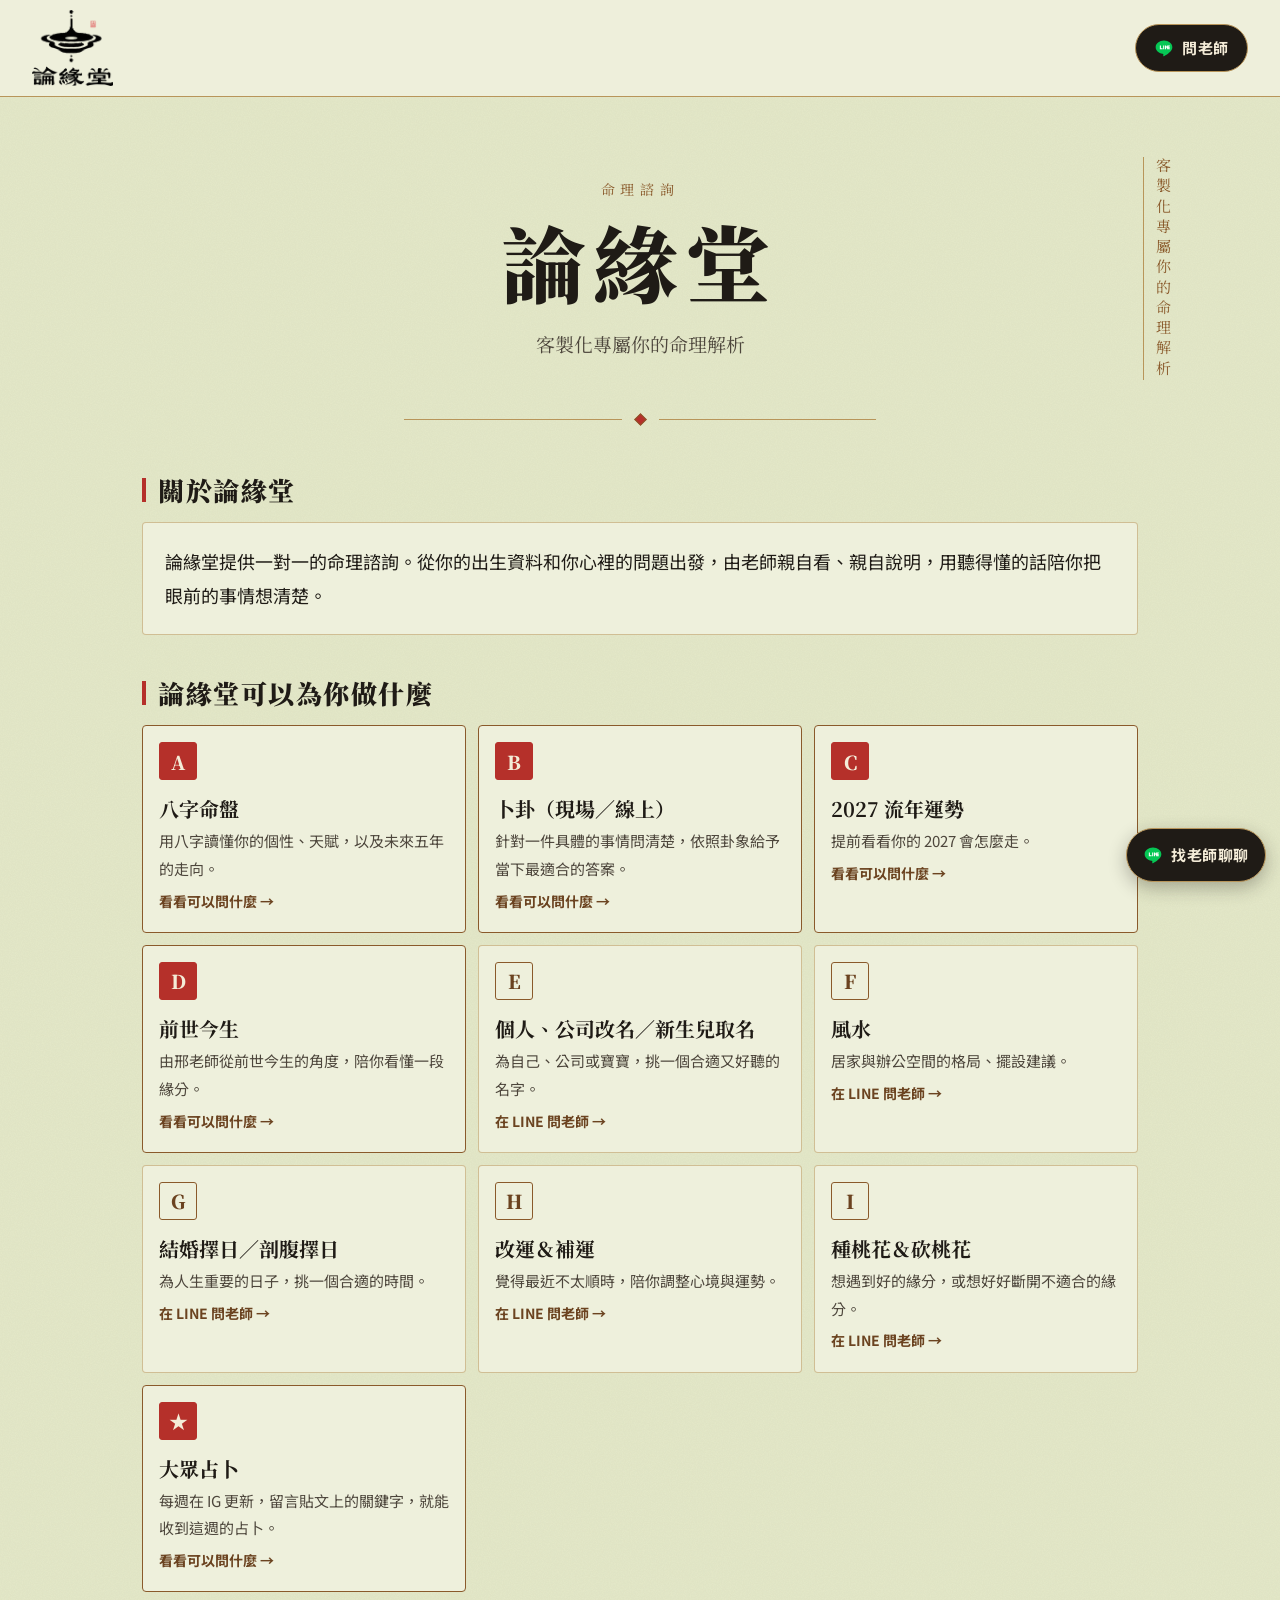
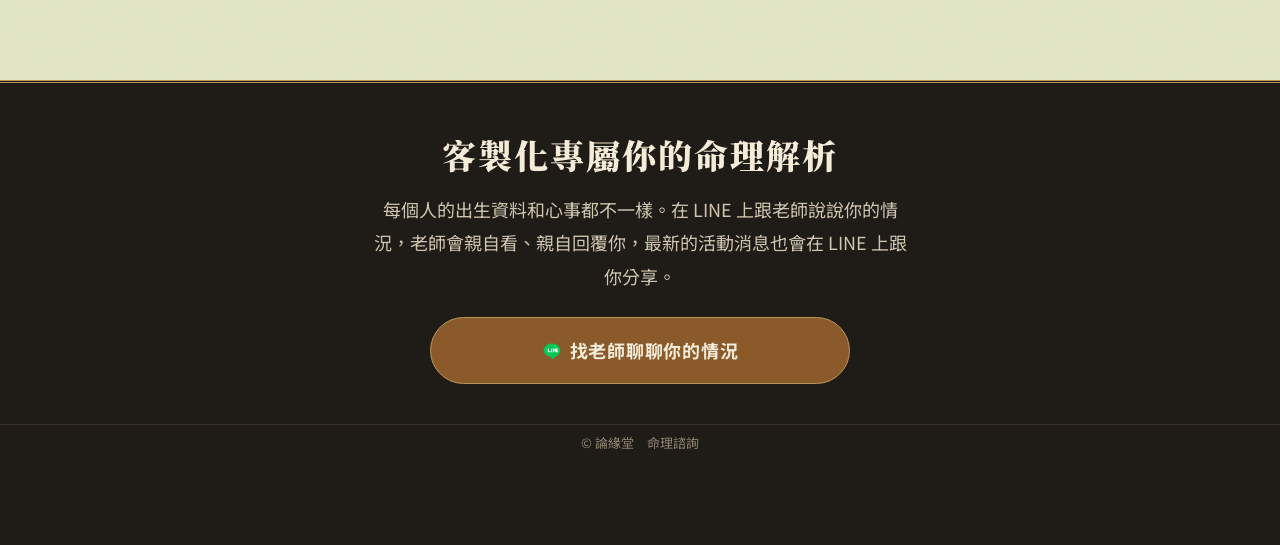
==== lunyuantang/index.html @ a88b9055 "Add 論緣堂 simple site under /lunyuantang/ (draft v2)" ====
<!doctype html>
<html lang="zh-Hant-TW">
<head>
<meta charset="utf-8">
<meta name="viewport" content="width=device-width,initial-scale=1">
<title>論緣堂｜客製化專屬你的命理解析</title>
<meta name="description" content="客製化專屬你的命理解析">
<link rel="preconnect" href="https://fonts.googleapis.com"><link rel="preconnect" href="https://fonts.gstatic.com" crossorigin>
<link href="https://fonts.googleapis.com/css2?family=Noto+Serif+TC:wght@700;900&family=Noto+Sans+TC:wght@400;700&display=swap" rel="stylesheet">
<link rel="stylesheet" href="style.css">
</head>
<body class="home">
<!-- ===== 頂部（固定）：logo + LINE 按鈕，通常不用改 ===== -->
<header class="site-header">
  <a class="brand" href="index.html" aria-label="論緣堂 首頁">
    <img class="logo-img" src="assets/logo.webp" alt="論緣堂" onerror="this.parentNode.classList.add('no-img');this.remove()">
    <span class="logo-text">論緣堂<span class="seal">緣</span></span>
  </a>
  <a class="btn-line " href="https://lin.ee/y6Pv4v8" target="_blank" rel="noopener"><svg viewBox="0 0 24 24" aria-hidden="true"><path fill="#fff" d="M12 3C6.5 3 2 6.6 2 11c0 3.9 3.5 7.2 8.3 7.9.3.1.8.2.9.5.1.3.1.7 0 1l-.1.9c0 .3-.2 1 .9.5s5.9-3.5 8-6c1.4-1.6 2-3.2 2-4.8C22 6.6 17.5 3 12 3z"/><path fill="#06c755" d="M7 9h1.3v3.4h2v1.1H7zm4 0h1.3v4.5H11zm2.2 0h1.2l1.8 2.6V9h1.3v4.5h-1.2l-1.8-2.6v2.6h-1.3zM19 10.1h-2v.6h2v1.1h-2v.6h2v1.1h-3.3V9H19z"/></svg><span>問老師</span></a>
</header>

<!-- ===== 主視覺（可改標語與介紹） ===== -->
<section class="hero">
  <p class="vtext" aria-hidden="true">客製化專屬你的命理解析</p>
  <p class="eyebrow">命理諮詢</p>
  <h1>論緣堂</h1>
  <p class="lead">客製化專屬你的命理解析</p>
  <figure class="hero-art"><img src="assets/hero.webp" alt="" onerror="this.parentNode.remove()"></figure>
</section>
<div class="divider" aria-hidden="true"><span></span></div>

<main>
  <section>
    <h2>關於論緣堂</h2>
    <div class="panel"><p style="margin:0">論緣堂提供一對一的命理諮詢。從你的出生資料和你心裡的問題出發，由老師親自看、親自說明，用聽得懂的話陪你把眼前的事情想清楚。</p></div>
  </section>

  <!-- ===== 服務項目：新增一項就複製一個 <a class="svc"> ===== -->
  <section>
    <h2>論緣堂可以為你做什麼</h2>
    <div class="grid">
    <a class="svc main" href="mingpan.html"><span class="letter">A</span><div><h3>八字命盤</h3><p>用八字讀懂你的個性、天賦，以及未來五年的走向。</p><span class="more">看看可以問什麼 →</span></div></a>
    <a class="svc main" href="bugua.html"><span class="letter">B</span><div><h3>卜卦（現場／線上）</h3><p>針對一件具體的事情問清楚，依照卦象給予當下最適合的答案。</p><span class="more">看看可以問什麼 →</span></div></a>
    <a class="svc main" href="liunian.html"><span class="letter">C</span><div><h3>2027 流年運勢</h3><p>提前看看你的 2027 會怎麼走。</p><span class="more">看看可以問什麼 →</span></div></a>
    <a class="svc main" href="qianshi.html"><span class="letter">D</span><div><h3>前世今生</h3><p>由邢老師從前世今生的角度，陪你看懂一段緣分。</p><span class="more">看看可以問什麼 →</span></div></a>
    <a class="svc other" href="https://lin.ee/y6Pv4v8" target="_blank" rel="noopener"><span class="letter">E</span><div><h3>個人、公司改名／新生兒取名</h3><p>為自己、公司或寶寶，挑一個合適又好聽的名字。</p><span class="more">在 LINE 問老師 →</span></div></a>
    <a class="svc other" href="https://lin.ee/y6Pv4v8" target="_blank" rel="noopener"><span class="letter">F</span><div><h3>風水</h3><p>居家與辦公空間的格局、擺設建議。</p><span class="more">在 LINE 問老師 →</span></div></a>
    <a class="svc other" href="https://lin.ee/y6Pv4v8" target="_blank" rel="noopener"><span class="letter">G</span><div><h3>結婚擇日／剖腹擇日</h3><p>為人生重要的日子，挑一個合適的時間。</p><span class="more">在 LINE 問老師 →</span></div></a>
    <a class="svc other" href="https://lin.ee/y6Pv4v8" target="_blank" rel="noopener"><span class="letter">H</span><div><h3>改運＆補運</h3><p>覺得最近不太順時，陪你調整心境與運勢。</p><span class="more">在 LINE 問老師 →</span></div></a>
    <a class="svc other" href="https://lin.ee/y6Pv4v8" target="_blank" rel="noopener"><span class="letter">I</span><div><h3>種桃花＆砍桃花</h3><p>想遇到好的緣分，或想好好斷開不適合的緣分。</p><span class="more">在 LINE 問老師 →</span></div></a>
    <a class="svc main" href="dazhong.html"><span class="letter">★</span><div><h3>大眾占卜</h3><p>每週在 IG 更新，留言貼文上的關鍵字，就能收到這週的占卜。</p><span class="more">看看可以問什麼 →</span></div></a>
    </div>
  </section>
</main>

<!-- ===== 頁尾 LINE 區（每頁都一樣，請勿刪除） ===== -->
<section class="line-cta" id="line">
  <h2>客製化專屬你的命理解析</h2>
  <p>每個人的出生資料和心事都不一樣。在 LINE 上跟老師說說你的情況，老師會親自看、親自回覆你，最新的活動消息也會在 LINE 上跟你分享。</p>
  <a class="btn-line big" href="https://lin.ee/y6Pv4v8" target="_blank" rel="noopener"><svg viewBox="0 0 24 24" aria-hidden="true"><path fill="#fff" d="M12 3C6.5 3 2 6.6 2 11c0 3.9 3.5 7.2 8.3 7.9.3.1.8.2.9.5.1.3.1.7 0 1l-.1.9c0 .3-.2 1 .9.5s5.9-3.5 8-6c1.4-1.6 2-3.2 2-4.8C22 6.6 17.5 3 12 3z"/><path fill="#06c755" d="M7 9h1.3v3.4h2v1.1H7zm4 0h1.3v4.5H11zm2.2 0h1.2l1.8 2.6V9h1.3v4.5h-1.2l-1.8-2.6v2.6h-1.3zM19 10.1h-2v.6h2v1.1h-2v.6h2v1.1h-3.3V9H19z"/></svg><span>找老師聊聊你的情況</span></a>
</section>
<footer class="site-footer">© 論緣堂　命理諮詢</footer>

<!-- 浮動 LINE 按鈕（跟著畫面捲動） -->
<a class="btn-line float-line" href="https://lin.ee/y6Pv4v8" target="_blank" rel="noopener"><svg viewBox="0 0 24 24" aria-hidden="true"><path fill="#fff" d="M12 3C6.5 3 2 6.6 2 11c0 3.9 3.5 7.2 8.3 7.9.3.1.8.2.9.5.1.3.1.7 0 1l-.1.9c0 .3-.2 1 .9.5s5.9-3.5 8-6c1.4-1.6 2-3.2 2-4.8C22 6.6 17.5 3 12 3z"/><path fill="#06c755" d="M7 9h1.3v3.4h2v1.1H7zm4 0h1.3v4.5H11zm2.2 0h1.2l1.8 2.6V9h1.3v4.5h-1.2l-1.8-2.6v2.6h-1.3zM19 10.1h-2v.6h2v1.1h-2v.6h2v1.1h-3.3V9H19z"/></svg><span>找老師聊聊</span></a>
</body>
</html>
---- lunyuantang/style.css ----
/* 論緣堂 簡易網站 共用樣式（抹茶紙色＋墨黑＋金棕＋朱印）
   顏色都集中在 :root，改顏色只要改這裡 */
:root{
  --paper:#e4e8c9;      /* 淡抹茶紙色 */
  --paper-2:#eef0dc;    /* 較亮的紙色（內容框） */
  --ink:#1f1b16;        /* 墨黑 */
  --ink-soft:#4d463c;
  --ochre:#8a5a2b;      /* 屋簷金棕 */
  --ochre-deep:#6b4320;
  --gold:#b8955a;       /* 金色線條 */
  --pine:#5f6b3a;       /* 松綠 */
  --seal:#b5302a;       /* 朱印紅 */
  --line:#06c755;       /* LINE 綠（只用在小圖示） */
  --radius:4px;
  --serif:"Noto Serif TC","Noto Serif CJK TC","Songti TC",serif;
  --sans:"Noto Sans TC","Noto Sans CJK TC","PingFang TC","Microsoft JhengHei",sans-serif;
}
*{box-sizing:border-box}
html{scroll-behavior:smooth}
html{background:var(--ink)}
body{margin:0;font-family:var(--sans);color:var(--ink);line-height:1.85;font-size:17px;-webkit-text-size-adjust:100%;
  background-color:var(--paper);
  background-image:url("data:image/svg+xml,%3Csvg xmlns='http://www.w3.org/2000/svg' width='240' height='240'%3E%3Cfilter id='n'%3E%3CfeTurbulence type='fractalNoise' baseFrequency='.85' numOctaves='3' stitchTiles='stitch'/%3E%3CfeColorMatrix values='0 0 0 0 .35 0 0 0 0 .38 0 0 0 0 .2 0 0 0 .09 0'/%3E%3C/filter%3E%3Crect width='100%25' height='100%25' filter='url(%23n)'/%3E%3C/svg%3E");}
img{max-width:100%;display:block}
a{color:inherit}

/* ---------- 頂部（固定） ---------- */
.site-header{position:sticky;top:0;z-index:50;background:rgba(238,240,220,.94);backdrop-filter:blur(6px);
  border-bottom:1px solid var(--gold);display:flex;align-items:center;justify-content:space-between;gap:12px;padding:8px 18px}
.brand{display:flex;align-items:center;text-decoration:none;min-height:44px}
.brand .logo-img{height:62px;width:auto;mix-blend-mode:multiply}
.brand .logo-text{display:none;font-family:var(--serif);font-weight:900;font-size:28px;letter-spacing:.14em;align-items:center;gap:8px}
.brand.no-img .logo-text{display:flex}
.seal{display:inline-grid;place-items:center;width:24px;height:24px;background:var(--seal);color:#f4ecd8;font-size:13px;border-radius:3px;letter-spacing:0;line-height:1}

/* ---------- LINE 按鈕 ---------- */
.btn-line{display:inline-flex;align-items:center;justify-content:center;gap:8px;background:var(--ink);color:#f4ecd8;
  text-decoration:none;font-weight:700;border-radius:999px;padding:9px 18px;font-size:15px;white-space:nowrap;
  border:1px solid var(--gold);letter-spacing:.04em}
.btn-line svg{width:20px;height:20px;flex:none}
.btn-line svg path:first-child{fill:var(--line)}
.btn-line svg path:last-child{fill:#fff}
.btn-line.big{font-size:18px;padding:16px 28px;width:100%;max-width:420px;background:var(--ochre-deep)}
.float-line{position:fixed;right:14px;bottom:18px;z-index:60;padding:12px 16px;box-shadow:0 6px 18px rgba(31,27,22,.3)}

/* ---------- 主視覺 ---------- */
.hero{position:relative;text-align:center;padding:56px 44px 36px;margin:0}
.hero .eyebrow{font-family:var(--serif);letter-spacing:.4em;font-size:14px;color:var(--ochre);margin:0 0 8px}
.hero h1{font-family:var(--serif);font-weight:900;font-size:clamp(46px,13vw,84px);line-height:1.2;margin:0 0 14px;letter-spacing:.1em}
.hero .lead{font-family:var(--serif);font-size:19px;max-width:30em;margin:0 auto;color:var(--ink-soft)}
.hero .vtext{position:absolute;right:16px;top:36px;writing-mode:vertical-rl;font-family:var(--serif);font-size:13px;
  letter-spacing:.35em;color:var(--ochre);margin:0;border-left:1px solid var(--gold);padding-left:6px}
.hero-art{margin:28px auto 0;max-width:620px}
.hero-art img{border-radius:2px;box-shadow:0 0 0 1px var(--gold),0 0 0 6px var(--paper-2),0 0 0 7px var(--gold)}
.topic-hero{padding-top:44px}
.topic-hero h1{font-size:clamp(34px,10vw,76px);letter-spacing:.06em}
.topic-hero .tag{display:inline-block;color:var(--seal);font-family:var(--serif);font-weight:900;border:1px solid var(--seal);
  border-radius:3px;padding:0 10px;font-size:15px;margin-bottom:12px;letter-spacing:.1em}

/* ---------- 分隔線（金線＋菱形） ---------- */
.divider{display:flex;align-items:center;gap:14px;max-width:520px;margin:6px auto 0;padding:0 24px}
.divider::before,.divider::after{content:"";flex:1;height:1px;background:var(--gold)}
.divider span{width:9px;height:9px;transform:rotate(45deg);border:1px solid var(--ochre);background:var(--seal)}

/* ---------- 內容區 ---------- */
main{max-width:720px;margin:0 auto;padding:8px 22px 48px}
section{margin:40px 0}
h2{font-family:var(--serif);font-weight:900;font-size:26px;line-height:1.4;margin:0 0 14px;color:var(--ink);
  display:flex;align-items:center;gap:12px;letter-spacing:.06em}
h2::before{content:"";width:4px;height:24px;background:var(--seal);flex:none}
.panel{background:var(--paper-2);border-radius:var(--radius);padding:22px 22px;border:1px solid rgba(184,149,90,.55)}
.ask-list{list-style:none;margin:0;padding:6px 22px}
.ask-list li{padding:13px 0 13px 26px;position:relative;border-bottom:1px solid rgba(184,149,90,.4)}
.ask-list li:last-child{border-bottom:0}
.ask-list li::before{content:"";position:absolute;left:2px;top:24px;width:8px;height:8px;transform:rotate(45deg);background:var(--ochre)}
.get{border-left:4px solid var(--gold)}
.get p{margin:0}
.back{display:inline-block;margin-top:18px;font-size:15px;color:var(--ochre-deep);text-decoration:none;font-weight:700}

/* ---------- 首頁服務格 ---------- */
.grid{display:grid;grid-template-columns:1fr;gap:12px}
.svc{display:flex;gap:14px;align-items:flex-start;background:var(--paper-2);border:1px solid rgba(184,149,90,.55);
  border-radius:var(--radius);padding:16px;text-decoration:none;transition:transform .15s}
.svc:hover{transform:translateY(-2px)}
.svc .letter{flex:none;width:38px;height:38px;border-radius:3px;display:grid;place-items:center;font-family:var(--serif);
  font-weight:900;font-size:19px;border:1px solid var(--ochre);color:var(--ochre-deep)}
.svc.main{border-color:var(--ochre)}
.svc.main .letter{background:var(--seal);border-color:var(--seal);color:#f4ecd8}
.svc h3{margin:0;font-family:var(--serif);font-size:20px;line-height:1.45}
.svc p{margin:4px 0 0;font-size:15px;color:var(--ink-soft)}
.svc .more{display:inline-block;margin-top:6px;font-size:14px;font-weight:700;color:var(--ochre-deep)}

/* ---------- 頁尾 LINE 區（每頁都有） ---------- */
.line-cta{background:var(--ink);color:#f4ecd8;text-align:center;padding:48px 22px 40px;margin:0;border-top:3px double var(--gold)}
.line-cta h2{color:#f4ecd8;justify-content:center;font-size:clamp(24px,7vw,34px)}
.line-cta h2::before{display:none}
.line-cta p{max-width:30em;margin:0 auto 24px;color:#cfc6b2}
.line-cta .btn-line.big{background:var(--ochre)}
.site-footer{background:var(--ink);color:#8f8573;text-align:center;font-size:13px;padding:6px 16px 90px;border-top:1px solid #3a332a}

/* ---------- 桌機 ---------- */
@media (min-width:760px){
  body{font-size:18px}
  .hero{padding:80px 24px 48px}
  .hero .vtext{right:8%;top:60px;font-size:15px}
  .grid{grid-template-columns:1fr 1fr}
  .home main{max-width:1040px}
  .home .grid{grid-template-columns:repeat(3,1fr)}
  .svc{flex-direction:column}
  .site-header{padding:10px 32px}
  .brand .logo-img{height:76px}
}
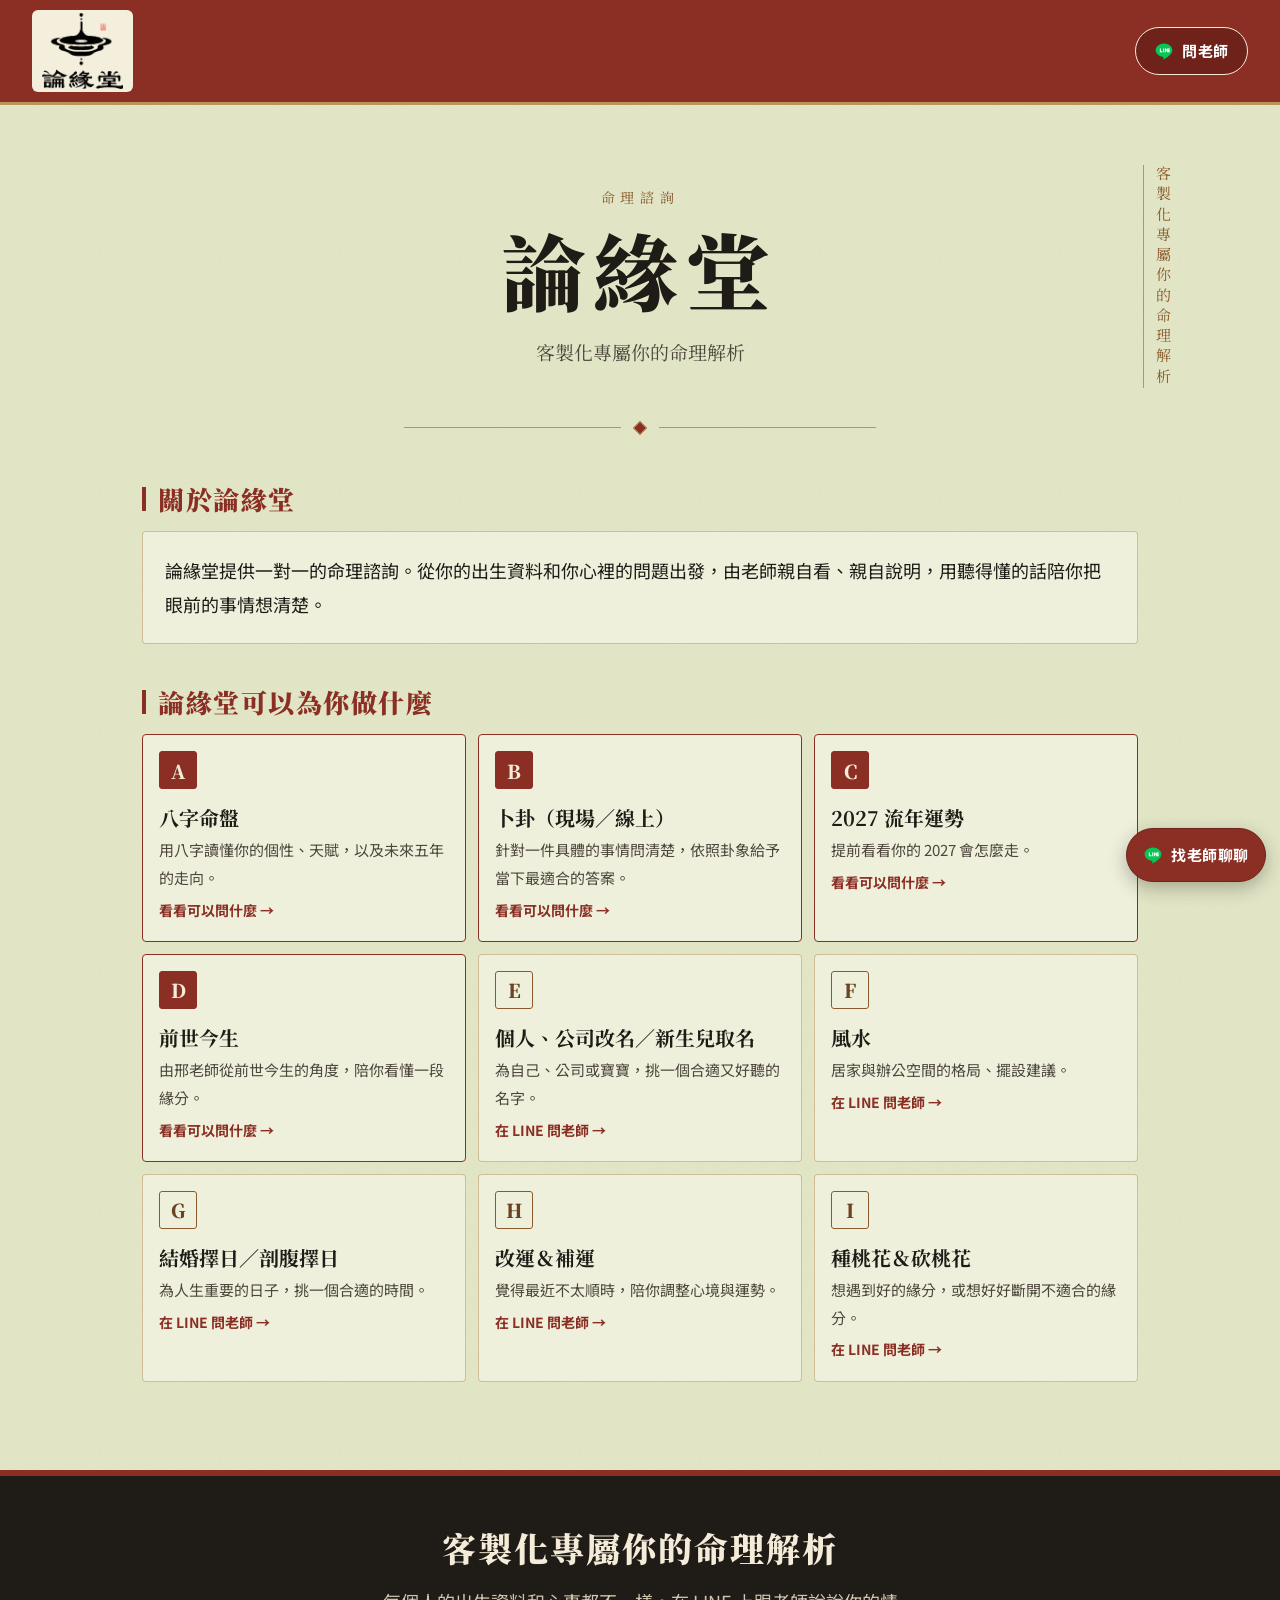
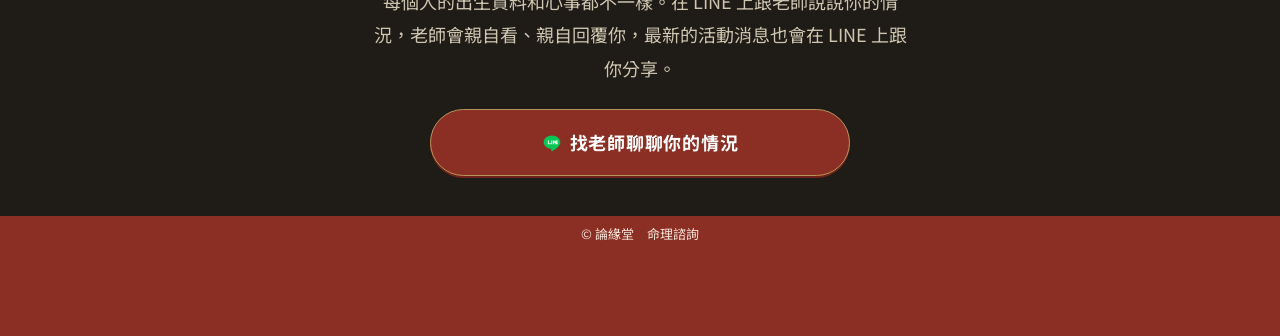
==== commit 0b9fb3b9: "lunyuantang: remove 大眾占卜 page and card" ====
--- a/lunyuantang/index.html
+++ b/lunyuantang/index.html
@@ -48,7 +48,6 @@
     <a class="svc other" href="https://lin.ee/y6Pv4v8" target="_blank" rel="noopener"><span class="letter">G</span><div><h3>結婚擇日／剖腹擇日</h3><p>為人生重要的日子，挑一個合適的時間。</p><span class="more">在 LINE 問老師 →</span></div></a>
     <a class="svc other" href="https://lin.ee/y6Pv4v8" target="_blank" rel="noopener"><span class="letter">H</span><div><h3>改運＆補運</h3><p>覺得最近不太順時，陪你調整心境與運勢。</p><span class="more">在 LINE 問老師 →</span></div></a>
     <a class="svc other" href="https://lin.ee/y6Pv4v8" target="_blank" rel="noopener"><span class="letter">I</span><div><h3>種桃花＆砍桃花</h3><p>想遇到好的緣分，或想好好斷開不適合的緣分。</p><span class="more">在 LINE 問老師 →</span></div></a>
-    <a class="svc main" href="dazhong.html"><span class="letter">★</span><div><h3>大眾占卜</h3><p>每週在 IG 更新，留言貼文上的關鍵字，就能收到這週的占卜。</p><span class="more">看看可以問什麼 →</span></div></a>
     </div>
   </section>
 </main>
--- a/lunyuantang/style.css
+++ b/lunyuantang/style.css
@@ -9,7 +9,9 @@
   --ochre-deep:#6b4320;
   --gold:#b8955a;       /* 金色線條 */
   --pine:#5f6b3a;       /* 松綠 */
-  --seal:#b5302a;       /* 朱印紅 */
+  --seal:#b5302a;       /* 朱印紅（logo 印章） */
+  --brick:#8b2e24;      /* 深磚紅：論緣堂品牌色 */
+  --brick-deep:#6e2219;
   --line:#06c755;       /* LINE 綠（只用在小圖示） */
   --radius:4px;
   --serif:"Noto Serif TC","Noto Serif CJK TC","Songti TC",serif;
@@ -26,7 +28,7 @@
 
 /* ---------- 頂部（固定） ---------- */
 .site-header{position:sticky;top:0;z-index:50;background:rgba(238,240,220,.94);backdrop-filter:blur(6px);
-  border-bottom:1px solid var(--gold);display:flex;align-items:center;justify-content:space-between;gap:12px;padding:8px 18px}
+  border-bottom:2px solid var(--brick);display:flex;align-items:center;justify-content:space-between;gap:12px;padding:8px 18px}
 .brand{display:flex;align-items:center;text-decoration:none;min-height:44px}
 .brand .logo-img{height:62px;width:auto;mix-blend-mode:multiply}
 .brand .logo-text{display:none;font-family:var(--serif);font-weight:900;font-size:28px;letter-spacing:.14em;align-items:center;gap:8px}
@@ -34,13 +36,13 @@
 .seal{display:inline-grid;place-items:center;width:24px;height:24px;background:var(--seal);color:#f4ecd8;font-size:13px;border-radius:3px;letter-spacing:0;line-height:1}
 
 /* ---------- LINE 按鈕 ---------- */
-.btn-line{display:inline-flex;align-items:center;justify-content:center;gap:8px;background:var(--ink);color:#f4ecd8;
+.btn-line{display:inline-flex;align-items:center;justify-content:center;gap:8px;background:var(--brick);color:#fff;
   text-decoration:none;font-weight:700;border-radius:999px;padding:9px 18px;font-size:15px;white-space:nowrap;
-  border:1px solid var(--gold);letter-spacing:.04em}
+  border:1px solid var(--brick-deep);letter-spacing:.04em;box-shadow:0 2px 0 var(--brick-deep)}
 .btn-line svg{width:20px;height:20px;flex:none}
 .btn-line svg path:first-child{fill:var(--line)}
 .btn-line svg path:last-child{fill:#fff}
-.btn-line.big{font-size:18px;padding:16px 28px;width:100%;max-width:420px;background:var(--ochre-deep)}
+.btn-line.big{font-size:18px;padding:16px 28px;width:100%;max-width:420px}
 .float-line{position:fixed;right:14px;bottom:18px;z-index:60;padding:12px 16px;box-shadow:0 6px 18px rgba(31,27,22,.3)}
 
 /* ---------- 主視覺 ---------- */
@@ -54,28 +56,28 @@
 .hero-art img{border-radius:2px;box-shadow:0 0 0 1px var(--gold),0 0 0 6px var(--paper-2),0 0 0 7px var(--gold)}
 .topic-hero{padding-top:44px}
 .topic-hero h1{font-size:clamp(34px,10vw,76px);letter-spacing:.06em}
-.topic-hero .tag{display:inline-block;color:var(--seal);font-family:var(--serif);font-weight:900;border:1px solid var(--seal);
+.topic-hero .tag{display:inline-block;color:var(--brick);font-family:var(--serif);font-weight:900;border:1px solid var(--brick);
   border-radius:3px;padding:0 10px;font-size:15px;margin-bottom:12px;letter-spacing:.1em}
 
 /* ---------- 分隔線（金線＋菱形） ---------- */
 .divider{display:flex;align-items:center;gap:14px;max-width:520px;margin:6px auto 0;padding:0 24px}
 .divider::before,.divider::after{content:"";flex:1;height:1px;background:var(--gold)}
-.divider span{width:9px;height:9px;transform:rotate(45deg);border:1px solid var(--ochre);background:var(--seal)}
+.divider span{width:10px;height:10px;transform:rotate(45deg);border:1px solid var(--gold);background:var(--brick)}
 
 /* ---------- 內容區 ---------- */
 main{max-width:720px;margin:0 auto;padding:8px 22px 48px}
 section{margin:40px 0}
-h2{font-family:var(--serif);font-weight:900;font-size:26px;line-height:1.4;margin:0 0 14px;color:var(--ink);
+h2{font-family:var(--serif);font-weight:900;font-size:26px;line-height:1.4;margin:0 0 14px;color:var(--brick);
   display:flex;align-items:center;gap:12px;letter-spacing:.06em}
-h2::before{content:"";width:4px;height:24px;background:var(--seal);flex:none}
+h2::before{content:"";width:4px;height:24px;background:var(--brick);flex:none}
 .panel{background:var(--paper-2);border-radius:var(--radius);padding:22px 22px;border:1px solid rgba(184,149,90,.55)}
 .ask-list{list-style:none;margin:0;padding:6px 22px}
 .ask-list li{padding:13px 0 13px 26px;position:relative;border-bottom:1px solid rgba(184,149,90,.4)}
 .ask-list li:last-child{border-bottom:0}
-.ask-list li::before{content:"";position:absolute;left:2px;top:24px;width:8px;height:8px;transform:rotate(45deg);background:var(--ochre)}
+.ask-list li::before{content:"";position:absolute;left:2px;top:24px;width:8px;height:8px;transform:rotate(45deg);background:var(--brick)}
 .get{border-left:4px solid var(--gold)}
 .get p{margin:0}
-.back{display:inline-block;margin-top:18px;font-size:15px;color:var(--ochre-deep);text-decoration:none;font-weight:700}
+.back{display:inline-block;margin-top:18px;font-size:15px;color:var(--brick);text-decoration:none;font-weight:700}
 
 /* ---------- 首頁服務格 ---------- */
 .grid{display:grid;grid-template-columns:1fr;gap:12px}
@@ -84,18 +86,18 @@
 .svc:hover{transform:translateY(-2px)}
 .svc .letter{flex:none;width:38px;height:38px;border-radius:3px;display:grid;place-items:center;font-family:var(--serif);
   font-weight:900;font-size:19px;border:1px solid var(--ochre);color:var(--ochre-deep)}
-.svc.main{border-color:var(--ochre)}
-.svc.main .letter{background:var(--seal);border-color:var(--seal);color:#f4ecd8}
+.svc.main{border-color:var(--brick)}
+.svc.main .letter{background:var(--brick);border-color:var(--brick);color:#f4ecd8}
 .svc h3{margin:0;font-family:var(--serif);font-size:20px;line-height:1.45}
 .svc p{margin:4px 0 0;font-size:15px;color:var(--ink-soft)}
-.svc .more{display:inline-block;margin-top:6px;font-size:14px;font-weight:700;color:var(--ochre-deep)}
+.svc .more{display:inline-block;margin-top:6px;font-size:14px;font-weight:700;color:var(--brick)}
 
 /* ---------- 頁尾 LINE 區（每頁都有） ---------- */
-.line-cta{background:var(--ink);color:#f4ecd8;text-align:center;padding:48px 22px 40px;margin:0;border-top:3px double var(--gold)}
+.line-cta{background:var(--ink);color:#f4ecd8;text-align:center;padding:48px 22px 40px;margin:0;border-top:6px solid var(--brick)}
 .line-cta h2{color:#f4ecd8;justify-content:center;font-size:clamp(24px,7vw,34px)}
 .line-cta h2::before{display:none}
 .line-cta p{max-width:30em;margin:0 auto 24px;color:#cfc6b2}
-.line-cta .btn-line.big{background:var(--ochre)}
+.line-cta .btn-line.big{background:var(--brick);border-color:var(--gold)}
 .site-footer{background:var(--ink);color:#8f8573;text-align:center;font-size:13px;padding:6px 16px 90px;border-top:1px solid #3a332a}
 
 /* ---------- 桌機 ---------- */
@@ -110,3 +112,9 @@
   .site-header{padding:10px 32px}
   .brand .logo-img{height:76px}
 }
+
+/* ---------- 深磚紅：頂部 BAR、LINE 按鈕、最下方 ---------- */
+.site-header{background:var(--brick);border-bottom:3px solid var(--gold)}
+.brand{background:#f4efdc;border-radius:6px;padding:3px 10px}
+.site-header .btn-line{background:var(--brick-deep);border-color:#f4ecd8;box-shadow:none}
+.site-footer{background:var(--brick);color:#f4e3d6;border-top:0}
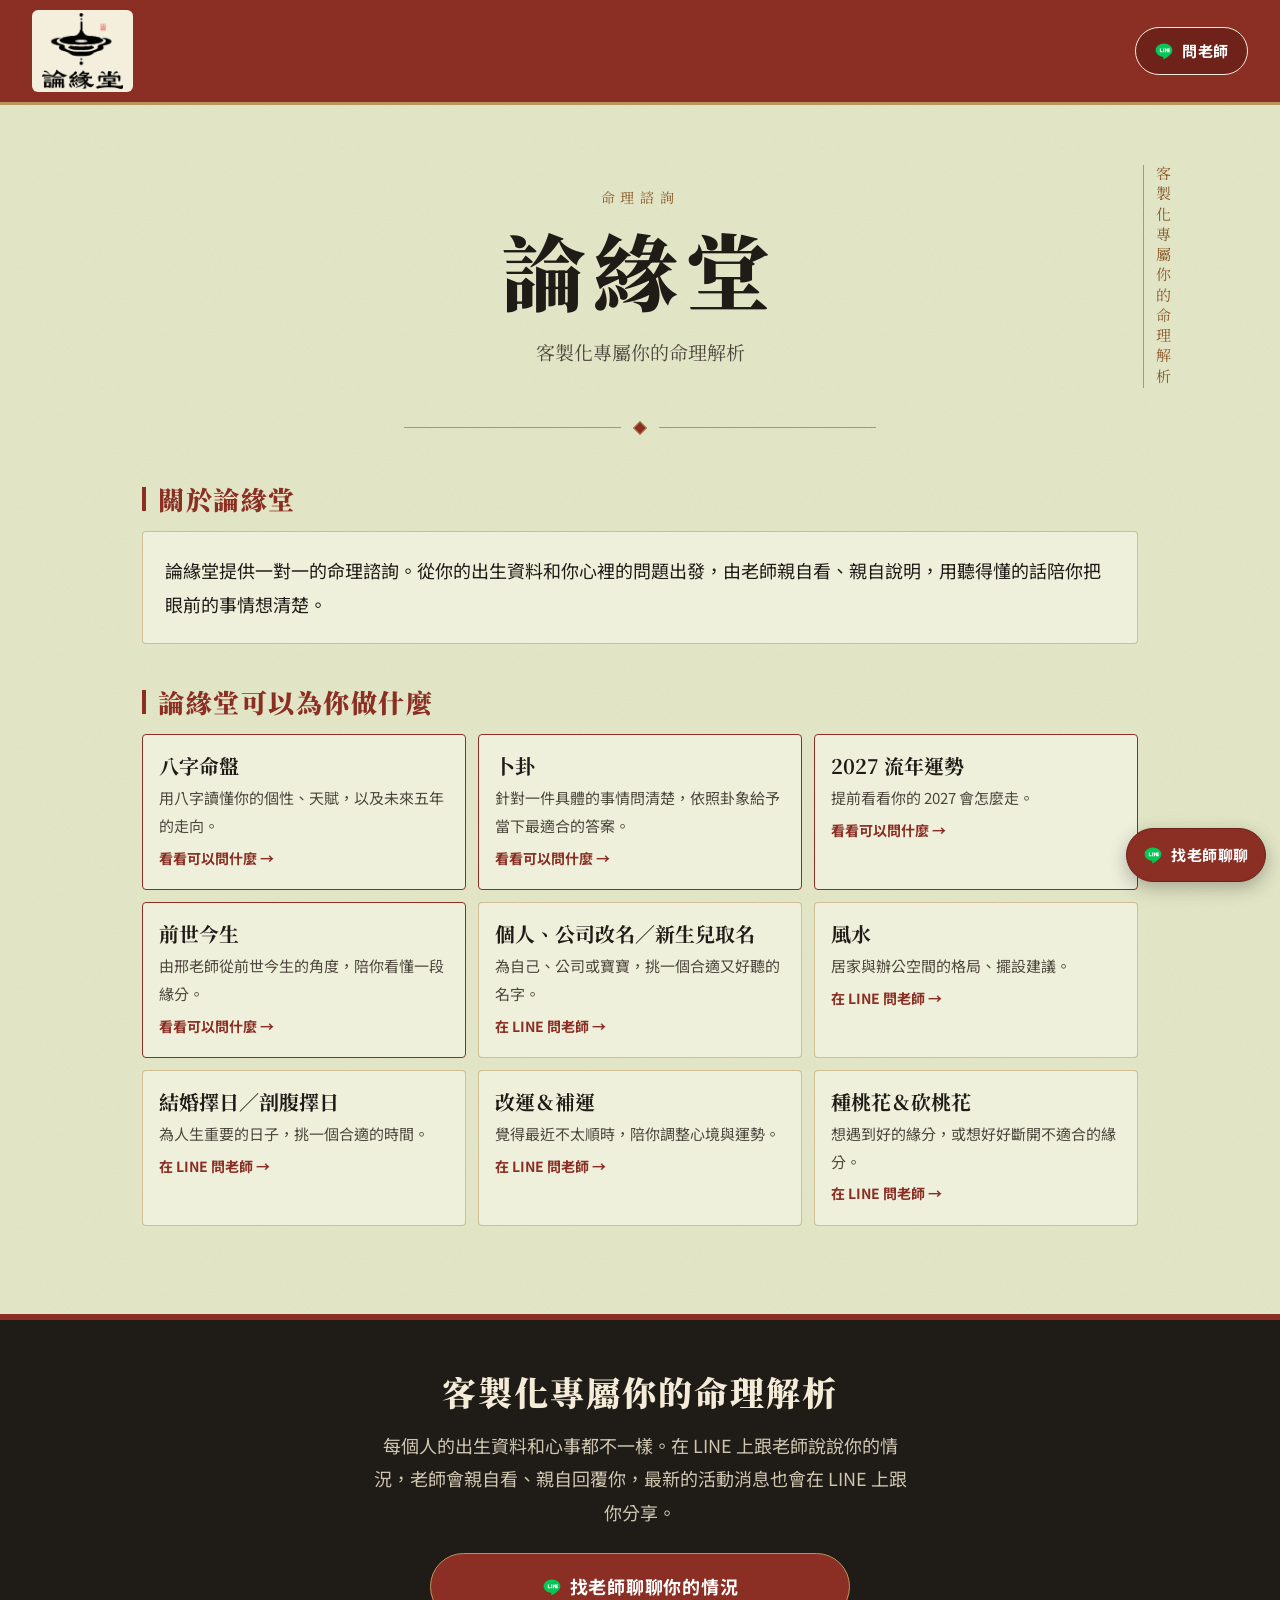
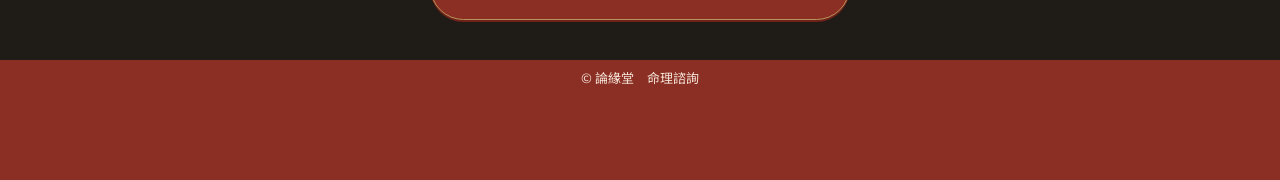
==== commit d17d5113: "lunyuantang: remove letter labels" ====
--- a/lunyuantang/index.html
+++ b/lunyuantang/index.html
@@ -39,15 +39,15 @@
   <section>
     <h2>論緣堂可以為你做什麼</h2>
     <div class="grid">
-    <a class="svc main" href="mingpan.html"><span class="letter">A</span><div><h3>八字命盤</h3><p>用八字讀懂你的個性、天賦，以及未來五年的走向。</p><span class="more">看看可以問什麼 →</span></div></a>
-    <a class="svc main" href="bugua.html"><span class="letter">B</span><div><h3>卜卦（現場／線上）</h3><p>針對一件具體的事情問清楚，依照卦象給予當下最適合的答案。</p><span class="more">看看可以問什麼 →</span></div></a>
-    <a class="svc main" href="liunian.html"><span class="letter">C</span><div><h3>2027 流年運勢</h3><p>提前看看你的 2027 會怎麼走。</p><span class="more">看看可以問什麼 →</span></div></a>
-    <a class="svc main" href="qianshi.html"><span class="letter">D</span><div><h3>前世今生</h3><p>由邢老師從前世今生的角度，陪你看懂一段緣分。</p><span class="more">看看可以問什麼 →</span></div></a>
-    <a class="svc other" href="https://lin.ee/y6Pv4v8" target="_blank" rel="noopener"><span class="letter">E</span><div><h3>個人、公司改名／新生兒取名</h3><p>為自己、公司或寶寶，挑一個合適又好聽的名字。</p><span class="more">在 LINE 問老師 →</span></div></a>
-    <a class="svc other" href="https://lin.ee/y6Pv4v8" target="_blank" rel="noopener"><span class="letter">F</span><div><h3>風水</h3><p>居家與辦公空間的格局、擺設建議。</p><span class="more">在 LINE 問老師 →</span></div></a>
-    <a class="svc other" href="https://lin.ee/y6Pv4v8" target="_blank" rel="noopener"><span class="letter">G</span><div><h3>結婚擇日／剖腹擇日</h3><p>為人生重要的日子，挑一個合適的時間。</p><span class="more">在 LINE 問老師 →</span></div></a>
-    <a class="svc other" href="https://lin.ee/y6Pv4v8" target="_blank" rel="noopener"><span class="letter">H</span><div><h3>改運＆補運</h3><p>覺得最近不太順時，陪你調整心境與運勢。</p><span class="more">在 LINE 問老師 →</span></div></a>
-    <a class="svc other" href="https://lin.ee/y6Pv4v8" target="_blank" rel="noopener"><span class="letter">I</span><div><h3>種桃花＆砍桃花</h3><p>想遇到好的緣分，或想好好斷開不適合的緣分。</p><span class="more">在 LINE 問老師 →</span></div></a>
+    <a class="svc main" href="mingpan.html"><div><h3>八字命盤</h3><p>用八字讀懂你的個性、天賦，以及未來五年的走向。</p><span class="more">看看可以問什麼 →</span></div></a>
+    <a class="svc main" href="bugua.html"><div><h3>卜卦</h3><p>針對一件具體的事情問清楚，依照卦象給予當下最適合的答案。</p><span class="more">看看可以問什麼 →</span></div></a>
+    <a class="svc main" href="liunian.html"><div><h3>2027 流年運勢</h3><p>提前看看你的 2027 會怎麼走。</p><span class="more">看看可以問什麼 →</span></div></a>
+    <a class="svc main" href="qianshi.html"><div><h3>前世今生</h3><p>由邢老師從前世今生的角度，陪你看懂一段緣分。</p><span class="more">看看可以問什麼 →</span></div></a>
+    <a class="svc other" href="https://lin.ee/y6Pv4v8" target="_blank" rel="noopener"><div><h3>個人、公司改名／新生兒取名</h3><p>為自己、公司或寶寶，挑一個合適又好聽的名字。</p><span class="more">在 LINE 問老師 →</span></div></a>
+    <a class="svc other" href="https://lin.ee/y6Pv4v8" target="_blank" rel="noopener"><div><h3>風水</h3><p>居家與辦公空間的格局、擺設建議。</p><span class="more">在 LINE 問老師 →</span></div></a>
+    <a class="svc other" href="https://lin.ee/y6Pv4v8" target="_blank" rel="noopener"><div><h3>結婚擇日／剖腹擇日</h3><p>為人生重要的日子，挑一個合適的時間。</p><span class="more">在 LINE 問老師 →</span></div></a>
+    <a class="svc other" href="https://lin.ee/y6Pv4v8" target="_blank" rel="noopener"><div><h3>改運＆補運</h3><p>覺得最近不太順時，陪你調整心境與運勢。</p><span class="more">在 LINE 問老師 →</span></div></a>
+    <a class="svc other" href="https://lin.ee/y6Pv4v8" target="_blank" rel="noopener"><div><h3>種桃花＆砍桃花</h3><p>想遇到好的緣分，或想好好斷開不適合的緣分。</p><span class="more">在 LINE 問老師 →</span></div></a>
     </div>
   </section>
 </main>
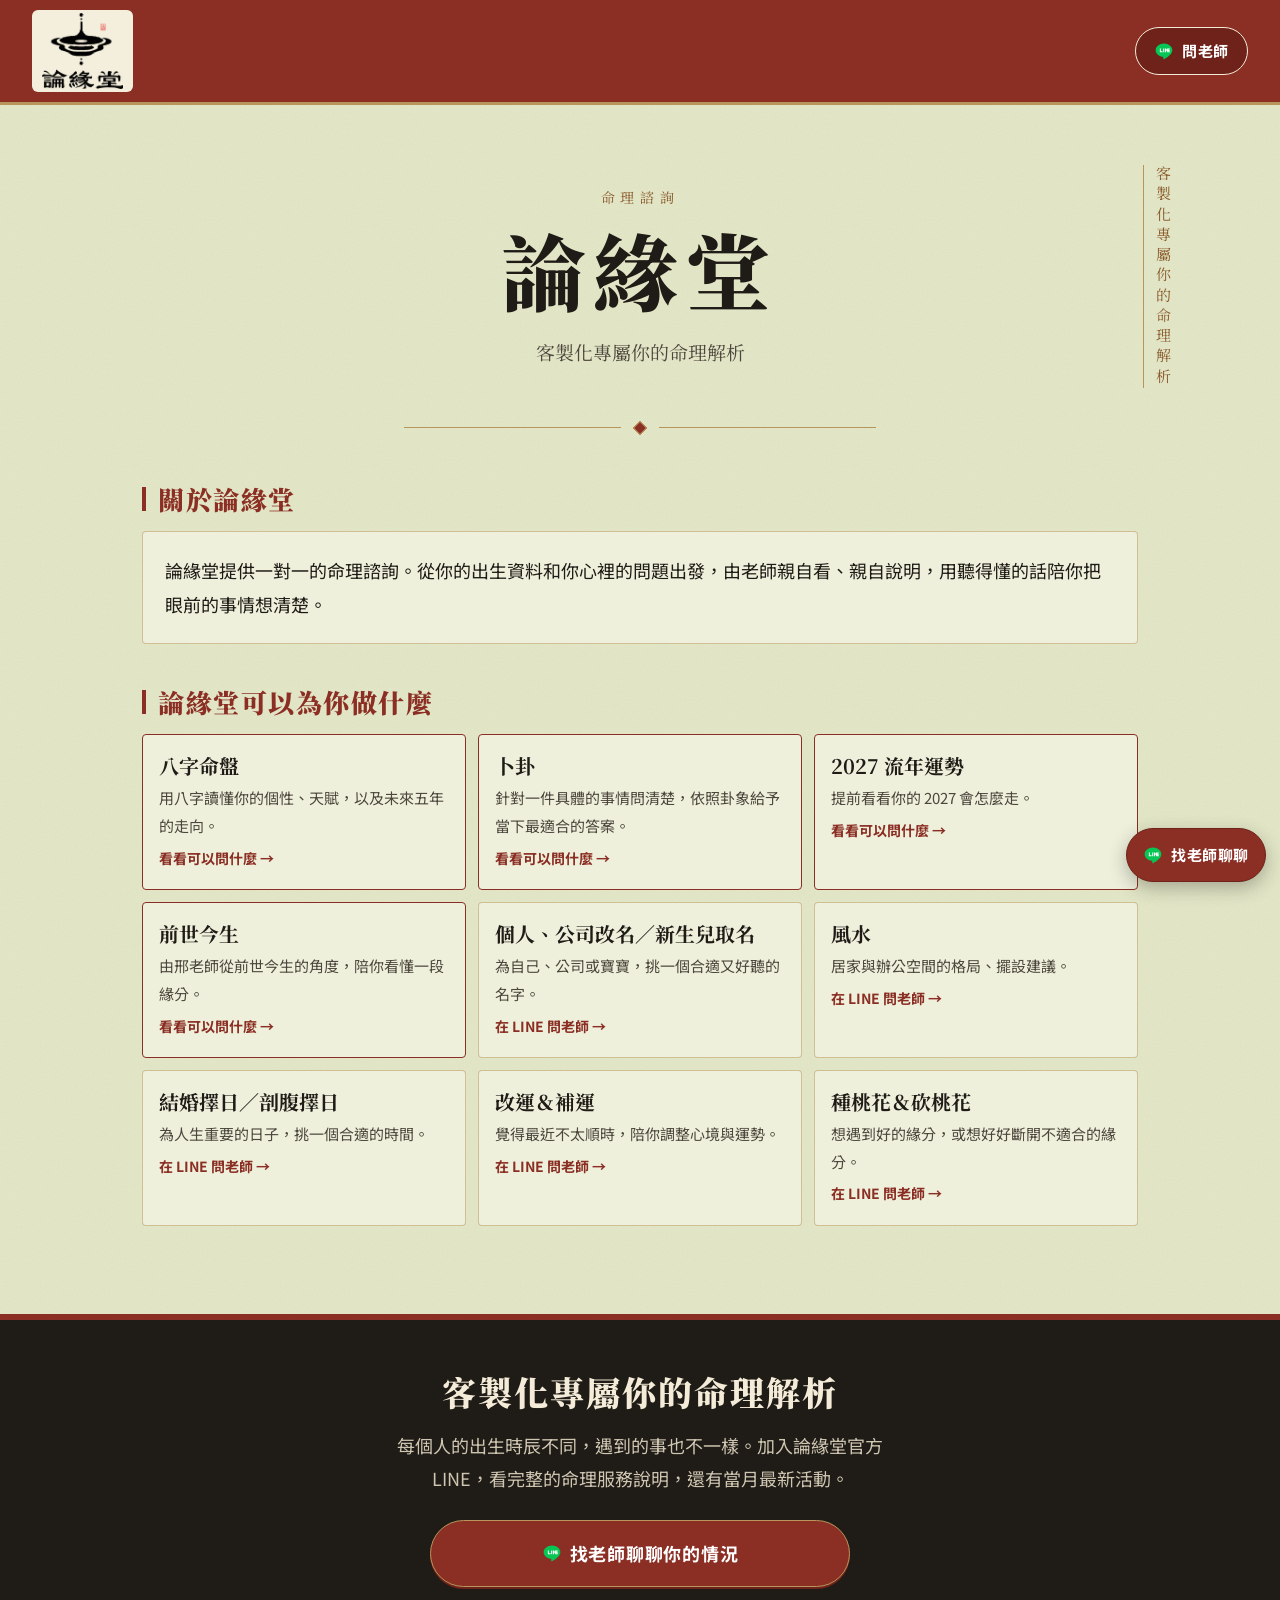
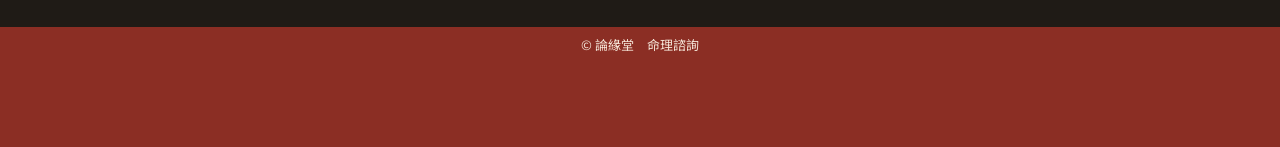
==== commit 8b573cf4: "lunyuantang: revise LINE CTA copy" ====
--- a/lunyuantang/index.html
+++ b/lunyuantang/index.html
@@ -7,7 +7,7 @@
 <meta name="description" content="客製化專屬你的命理解析">
 <link rel="preconnect" href="https://fonts.googleapis.com"><link rel="preconnect" href="https://fonts.gstatic.com" crossorigin>
 <link href="https://fonts.googleapis.com/css2?family=Noto+Serif+TC:wght@700;900&family=Noto+Sans+TC:wght@400;700&display=swap" rel="stylesheet">
-<link rel="stylesheet" href="style.css">
+<link rel="stylesheet" href="style.css?v=20261125b">
 </head>
 <body class="home">
 <!-- ===== 頂部（固定）：logo + LINE 按鈕，通常不用改 ===== -->
@@ -55,7 +55,7 @@
 <!-- ===== 頁尾 LINE 區（每頁都一樣，請勿刪除） ===== -->
 <section class="line-cta" id="line">
   <h2>客製化專屬你的命理解析</h2>
-  <p>每個人的出生資料和心事都不一樣。在 LINE 上跟老師說說你的情況，老師會親自看、親自回覆你，最新的活動消息也會在 LINE 上跟你分享。</p>
+  <p>每個人的出生時辰不同，遇到的事也不一樣。加入論緣堂官方 LINE，看完整的命理服務說明，還有當月最新活動。</p>
   <a class="btn-line big" href="https://lin.ee/y6Pv4v8" target="_blank" rel="noopener"><svg viewBox="0 0 24 24" aria-hidden="true"><path fill="#fff" d="M12 3C6.5 3 2 6.6 2 11c0 3.9 3.5 7.2 8.3 7.9.3.1.8.2.9.5.1.3.1.7 0 1l-.1.9c0 .3-.2 1 .9.5s5.9-3.5 8-6c1.4-1.6 2-3.2 2-4.8C22 6.6 17.5 3 12 3z"/><path fill="#06c755" d="M7 9h1.3v3.4h2v1.1H7zm4 0h1.3v4.5H11zm2.2 0h1.2l1.8 2.6V9h1.3v4.5h-1.2l-1.8-2.6v2.6h-1.3zM19 10.1h-2v.6h2v1.1h-2v.6h2v1.1h-3.3V9H19z"/></svg><span>找老師聊聊你的情況</span></a>
 </section>
 <footer class="site-footer">© 論緣堂　命理諮詢</footer>
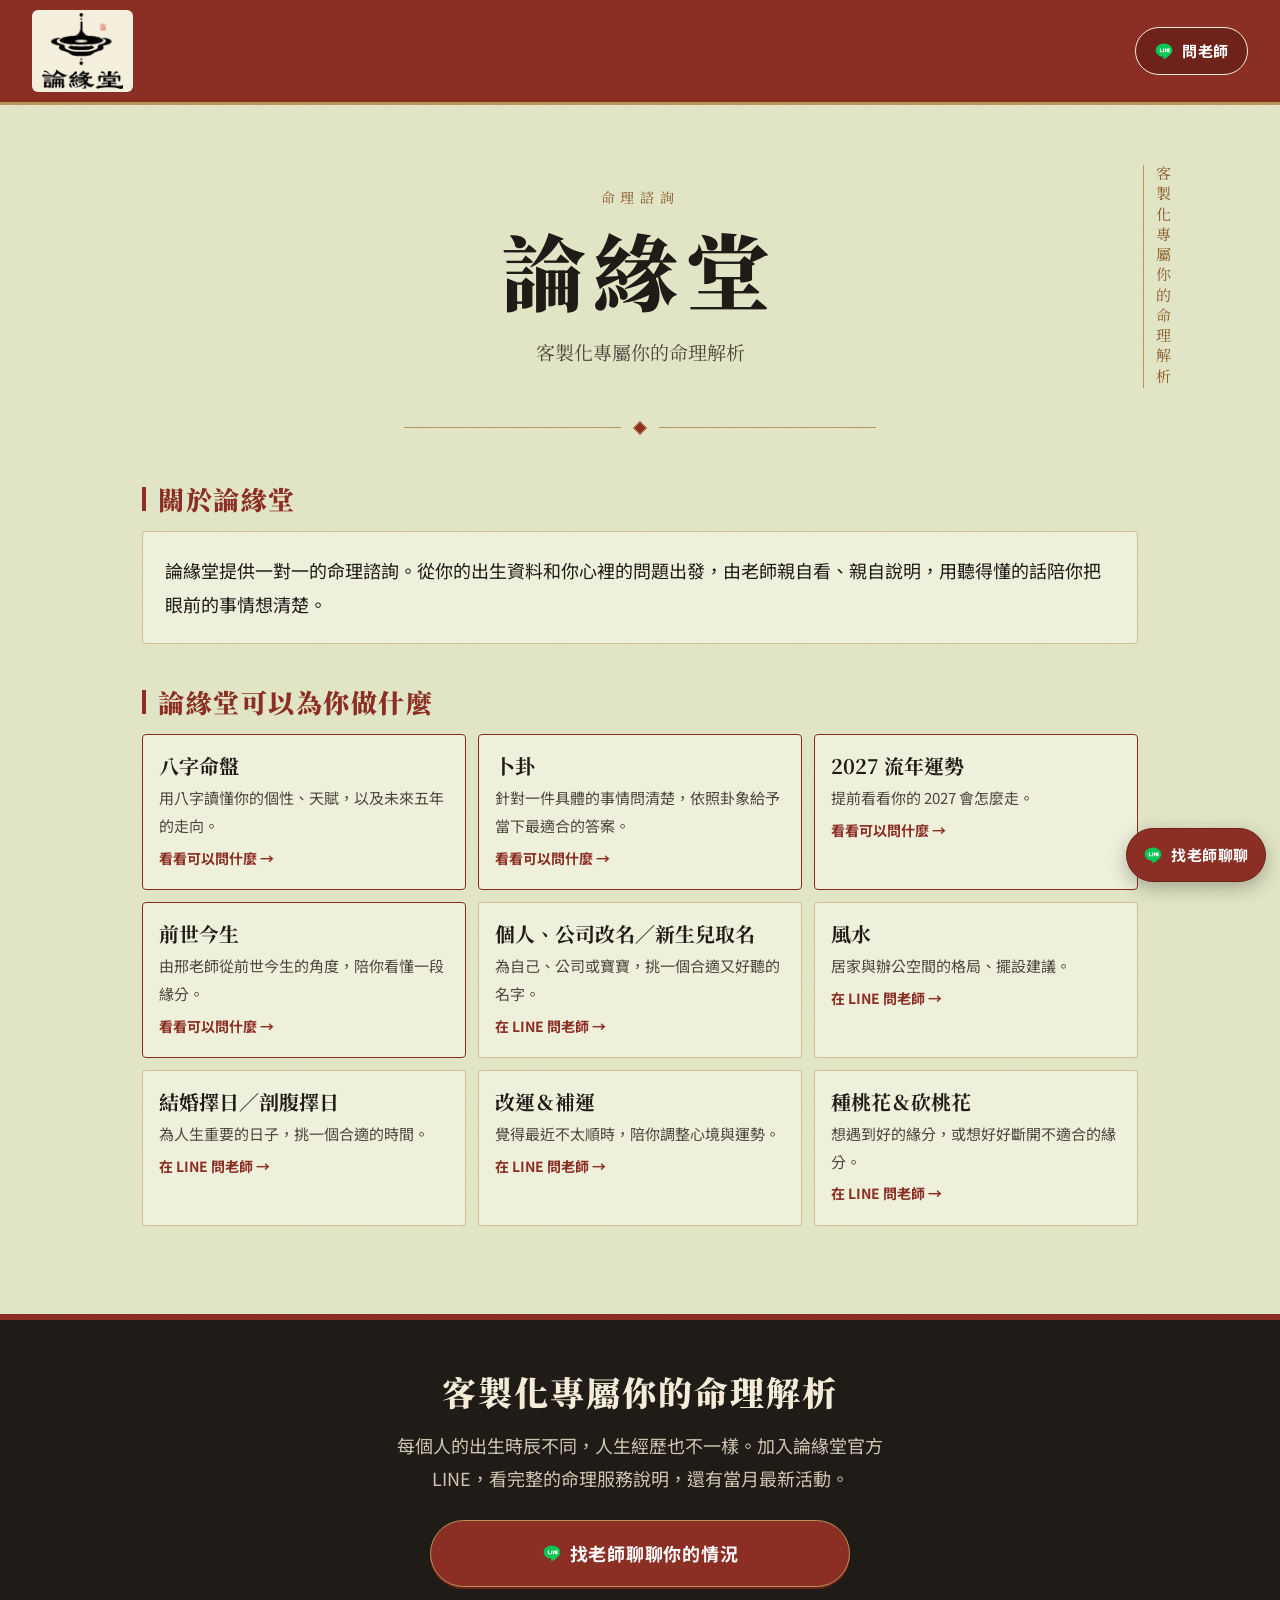
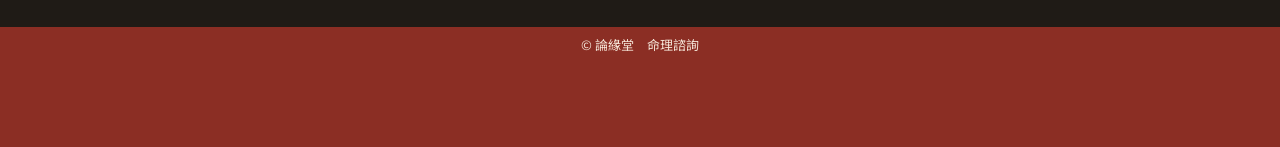
==== commit a3ce4bdd: "lunyuantang: CTA wording" ====
--- a/lunyuantang/index.html
+++ b/lunyuantang/index.html
@@ -55,7 +55,7 @@
 <!-- ===== 頁尾 LINE 區（每頁都一樣，請勿刪除） ===== -->
 <section class="line-cta" id="line">
   <h2>客製化專屬你的命理解析</h2>
-  <p>每個人的出生時辰不同，遇到的事也不一樣。加入論緣堂官方 LINE，看完整的命理服務說明，還有當月最新活動。</p>
+  <p>每個人的出生時辰不同，人生經歷也不一樣。加入論緣堂官方 LINE，看完整的命理服務說明，還有當月最新活動。</p>
   <a class="btn-line big" href="https://lin.ee/y6Pv4v8" target="_blank" rel="noopener"><svg viewBox="0 0 24 24" aria-hidden="true"><path fill="#fff" d="M12 3C6.5 3 2 6.6 2 11c0 3.9 3.5 7.2 8.3 7.9.3.1.8.2.9.5.1.3.1.7 0 1l-.1.9c0 .3-.2 1 .9.5s5.9-3.5 8-6c1.4-1.6 2-3.2 2-4.8C22 6.6 17.5 3 12 3z"/><path fill="#06c755" d="M7 9h1.3v3.4h2v1.1H7zm4 0h1.3v4.5H11zm2.2 0h1.2l1.8 2.6V9h1.3v4.5h-1.2l-1.8-2.6v2.6h-1.3zM19 10.1h-2v.6h2v1.1h-2v.6h2v1.1h-3.3V9H19z"/></svg><span>找老師聊聊你的情況</span></a>
 </section>
 <footer class="site-footer">© 論緣堂　命理諮詢</footer>
